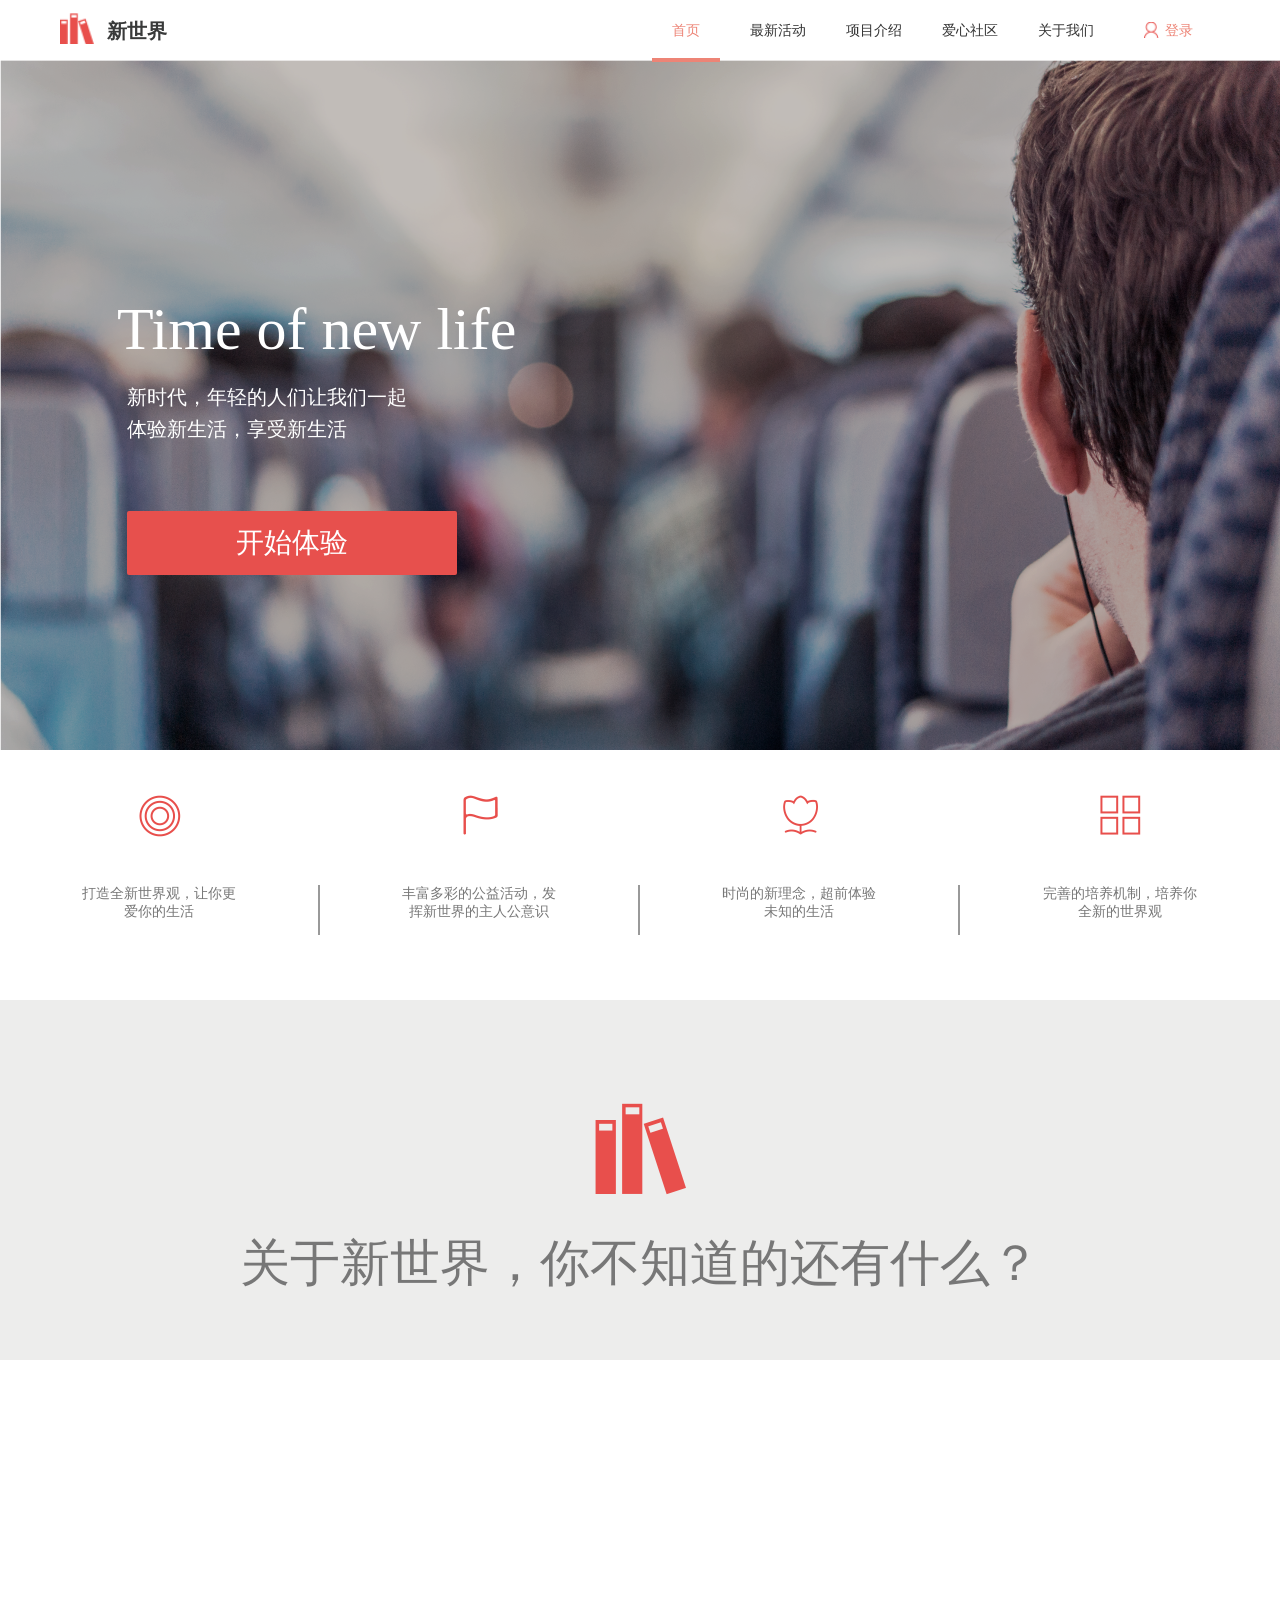
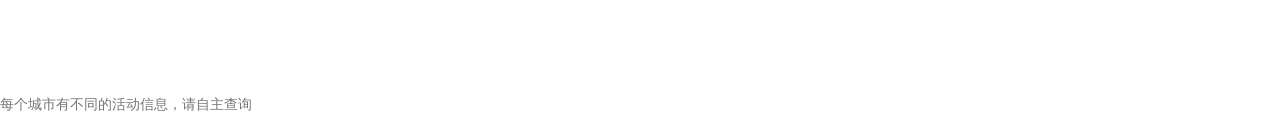
==== task1/project07/index.html @ 7bc43c66 "optimize" ====
<!DOCTYPE html>
<html>
	<head>
		<meta charset="utf-8" />
		<title>新世界</title>
		<link rel="stylesheet" href="css/style.css" />
	</head>
	<body>
		<div class="header">
			<h1 class="logo">
				<p>新世界</p>
			</h1>
			<ul class="nav">
				<li class="nav-item active"><a href="#">首页</a></li>
				<li class="nav-item"><a href="#">最新活动</a></li>
				<li class="nav-item"><a href="#">项目介绍</a></li>
				<li class="nav-item"><a href="#">爱心社区</a></li>
				<li class="nav-item"><a href="#">关于我们</a></li>
				<li class="login"><a href="#">登录</a></li>
			</ul>			
		</div>
		<div class="slogin">
			<div class="slogin-content">
				<h2 class="title">Time of new life</h2>
				<p class="text">新时代，年轻的人们让我们一起</p>
				<p class="text">体验新生活，享受新生活</p>
				<a href="#" class="btn">开始体验</a>
			</div>
		</div>
		<div class="advancement">
			<ul class="list">
				<li class="list-item">
					<div class="inner">
						<p>打造全新世界观，让你更</p>
						<p>爱你的生活</p>
					</div>
				</li>
				<li class="list-item">
					<div class="inner">
						<p>丰富多彩的公益活动，发</p>
						<p>挥新世界的主人公意识</p>
					</div>
				</li>
				<li class="list-item">
					<div class="inner">
						<p>时尚的新理念，超前体验</p>
						<p>未知的生活</p>
					</div>
				</li>
				<li class="list-item">
					<div class="inner">
						<p>完善的培养机制，培养你</p>
						<p>全新的世界观</p>
					</div>
				</li>
			</ul>
		</div>
		<div class="unknow">
			<h2 class="item">				
				关于新世界，你不知道的还有什么？			
			</h2>
		</div>
		<div class="search">
			<h2 class="title">查找新世界城市活动信息</h2>
			<div class="line"></div>
			<p class="info">每个城市有不同的活动信息，请自主查询</p>
			<div class="search-bar">
				<div class="search-box">
					
				</div>
			</div>
		</div>
	</body>
</html>
---- task1/project07/css/style.css ----
/*Designed by xiao555
 Mar.2016*/
@charset "utf-8";

* {
	box-sizing: border-box;
}
body {
	min-width: 1280px;
	font: 14px 'Open Sans', 'Helvetica Neue', 'Helvetica', 'Microsoft Yahei', simsun, sans-serif;
    color: #777;
    margin: 0;
}

a,
a:link,
a:visited,
a:hover,
a:active {
	text-decoration: none;
}

ul {
	list-style: none;
	margin: 0;
	padding: 0;
}
/*header*/
.header {
	display: flex;
	align-content: center;
	width: 100%;
	height: 60px;
	background-color: white;
	justify-content: space-between;/*第一个项目在主轴起点边的外边距会与该行在主轴起点的边对齐，同时最后一个项目在主轴终点边的外边距与该行在主轴终点的边对齐*/
}

.logo {
	height: 31px;
	display: block;
	margin-left: 60px;
	font-size: 20px;
	font-family: "黑体";
	font-weight: 900;
	background: #fff url([data-uri]) no-repeat;
	background-size: 35px;
	padding-left: 42px;
	position: relative;
	vertical-align: middle;
}

.logo p {
	margin: 5px;
	color: #393a3a;
}
.nav {
	margin: 0;
	padding: 0;
	margin-right: 67px;
}
.login,
.nav-item:not(:last-child) {
	float: left;
	padding: 0 20px;
	display: inline-block;
	line-height: 60px;
}

.nav-item > a,.login a{
	text-decoration: none;
	color: #333;
	text-align: center;
	
}

a:hover {
	color: #777;
}
.login,
.nav-item:not(:last-child):hover {
	cursor:pointer;
	
}

.nav .active{
	height: 62px;
	border-bottom: 4px solid #ed8476;
	margin-right: 10px;
}
.active > a {
	color: #ed8476;
}
.login > a{
	padding-left: 21px;
	background: #FFFFFF url([data-uri]) no-repeat 0% 50%;
	background-size: 15px;
	color: #ed8476;
	margin-left: 10px;
}

/*slogin*/
.slogin {
	display: block;
	height: 690px;
	width: 100%;
	background: #fff url(../img/slogan-bg.png) no-repeat;
	background-size: cover;
}

.slogin-content {
	display: block;
	margin-left: 117px;
}

.title {
	font-family: "微软雅黑";
	font-size: 60px;
	font-weight:lighter;
	color: #FFFFFF;
	padding-top: 235px;
	margin: 0 0 20px 0;
}

.text {
	font-family: "微软雅黑";
	font-size: 20px;
	font-weight: 100;
	color: #FFFFFF;
	margin: 5px 0 5px 10px;
}

.btn {
	margin-top: 68px;
	display: block;
	width: 330px;
	height: 64px;
	line-height: 64px;
	border-radius: 2px;
    text-align: center;
    font-size: 28px;
    color: #fff;
    background-color: #e7504d;
	margin-left: 10px;
}

/*advancement*/
.advancement {
	padding-top: 45px;
	height: 250px;
}

.list {
	display: flex;
	align-items: flex-end;
	justify-content: space-around;
}
.list-item {
	width: 25%;
	padding-top: 90px;
	text-align: center;
}

.list-item:first-child {
	background: #fff url([data-uri]) no-repeat 50% 0%;
}

.list .list-item:not(:last-child) .inner {
	border-right: 2px solid #999;
}
 
.list-item .inner {
	height:  50px;	
}

.list-item .inner > p {
	margin: 0;
}
.list-item:nth-child(2) {
	background: #fff url([data-uri]) no-repeat 50% 0%;
}

.list-item:nth-child(3) {
	background: #fff url([data-uri]) no-repeat 50% 0%;
} 

.list-item:nth-child(4) {
	background:  #fff url([data-uri]) no-repeat 50% 0%;
} 

/*unknow*/
.unknow {
	height: 360px;
	background-color: #ededec;
}

.unknow .item {
	font-size: 50px;
	font-family: "黑体";
	font-weight: 100;
	margin-top: 0;
	padding-top: 230px;
	text-align: center;
	background: #ededec url([data-uri]) no-repeat 50%;
}
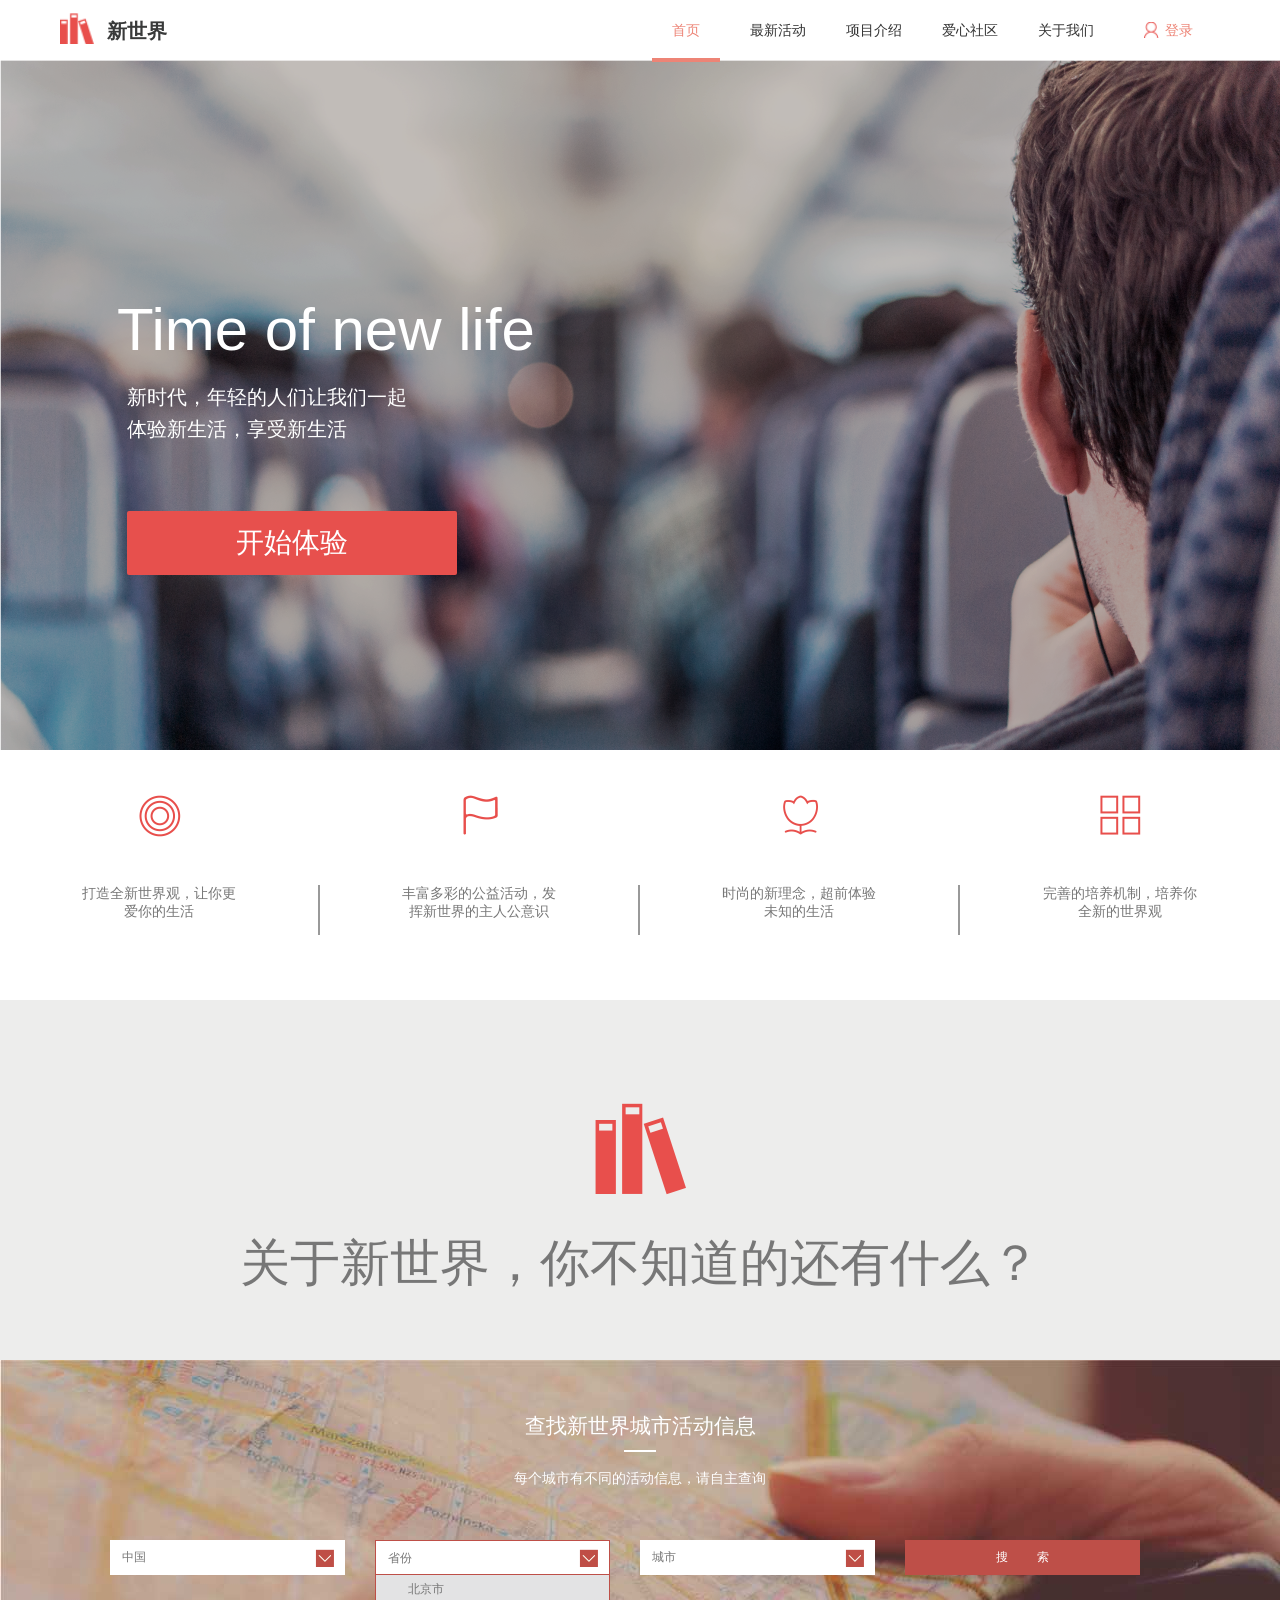
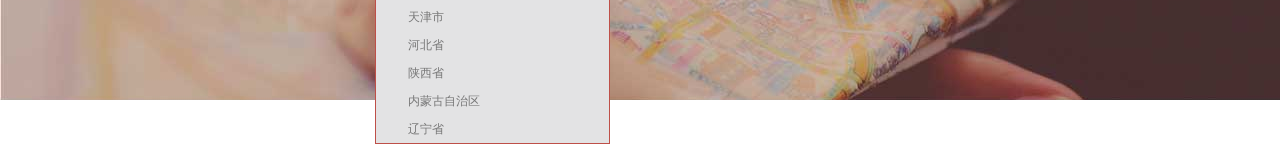
==== commit ae3e159e: "doing07" ====
--- a/task1/project07/index.html
+++ b/task1/project07/index.html
@@ -66,7 +66,40 @@
 			<p class="info">每个城市有不同的活动信息，请自主查询</p>
 			<div class="search-bar">
 				<div class="search-box">
-					
+					<div class="dropdown-title">
+						中国
+						<ul class="dropdown-list">
+							<li>美国</li>
+							<li>英国</li>
+							<li>新加坡</li>
+						</ul>
+					</div>
+				</div>
+				<div class="search-box">
+					<div class="dropdown-title active">
+						省份
+						<ul class="dropdown-list">
+							<li>北京市</li>
+							<li>天津市</li>
+							<li>河北省</li>
+							<li>陕西省</li>
+							<li>内蒙古自治区</li>
+							<li>辽宁省</li>
+						</ul>
+					</div>
+				</div>
+				<div class="search-box">
+					<div class="dropdown-title">
+						城市
+						<ul class="dropdown-list">
+							<li>东城区</li>
+							<li>西城区</li>
+							<li>朝阳区</li>
+						</ul>
+					</div>
+				</div>
+				<div class="search-box">
+					<a href="#">搜 索</a>
 				</div>
 			</div>
 		</div>
--- a/task1/project07/css/style.css
+++ b/task1/project07/css/style.css
@@ -7,7 +7,7 @@
 }
 body {
 	min-width: 1280px;
-	font: 14px 'Open Sans', 'Helvetica Neue', 'Helvetica', 'Microsoft Yahei', simsun, sans-serif;
+	font: 14px "微软雅黑", 'Helvetica Neue', 'Helvetica', 'Microsoft Yahei', simsun, sans-serif;
     color: #777;
     margin: 0;
 }
@@ -113,7 +113,6 @@
 }
 
 .title {
-	font-family: "微软雅黑";
 	font-size: 60px;
 	font-weight:lighter;
 	color: #FFFFFF;
@@ -122,7 +121,6 @@
 }
 
 .text {
-	font-family: "微软雅黑";
 	font-size: 20px;
 	font-weight: 100;
 	color: #FFFFFF;
@@ -202,3 +200,98 @@
 	text-align: center;
 	background: #ededec url([data-uri]) no-repeat 50%;
 }
+
+/*search*/
+.search {
+	height: 340px;
+	background:  #fff url([data-uri]) no-repeat;
+	background-size: cover;
+	text-align: center;
+}
+
+.search .title {
+	margin: 0 0 10px ;
+	padding-top: 52px;
+	color: #fff;
+	font-size: 21px;
+	
+}
+
+.search .line {
+	width: 32px;
+	height: 2px;
+	background: #fff;
+	margin: 10px auto;
+}
+
+.search .info {
+	color:  #fff;
+	margin: 18px auto 52px;
+}
+
+.search-bar {
+	display: flex;
+	justify-content: center;
+	font-size: 12px;
+}
+
+.search-box {
+	margin-right: 30px;
+}
+
+.dropdown-title {
+	position: relative;
+	width: 235px;
+	height: 35px;
+	line-height: 35px;
+	padding-left: 12px;
+	-webkit-appearance: none; /*3*/
+	outline: none;
+	border-radius: 0;
+	border: none;
+	background: #fff url([data-uri]) no-repeat 95% 50%;
+	cursor: pointer;
+	text-align: left;
+}
+
+.dropdown-title.active {
+	border: 1px solid #BE4F48;
+	
+}
+
+.dropdown-title.active .dropdown-list {
+	top: 34px;
+	left: -1px;
+	border: 1px solid #be4f48;
+	border-top-width: 0;
+	position: absolute;
+	width: 235px;
+	color: #777;
+}
+
+.dropdown-title.active .dropdown-list > li {
+	height: 28px;
+	line-height: 28px;
+	padding-left: 32px;
+	background: #e3e3e4;
+}
+.dropdown-title.active .dropdown-list > li:hover {
+	 background: #BE4F48 url([data-uri]) no-repeat 10px;
+	 color: #fff;
+}
+
+/*3*/
+.dropdown-title:not(.active) .dropdown-list >li {
+	display: none;
+}
+
+.search a {
+	word-spacing: 25px;
+	display: inline-block;
+	width: 235px;
+	height: 35px;
+	line-height: 35px;
+	text-align: center;
+	color: #FFFFFF;
+	background: #BE4F48;
+}
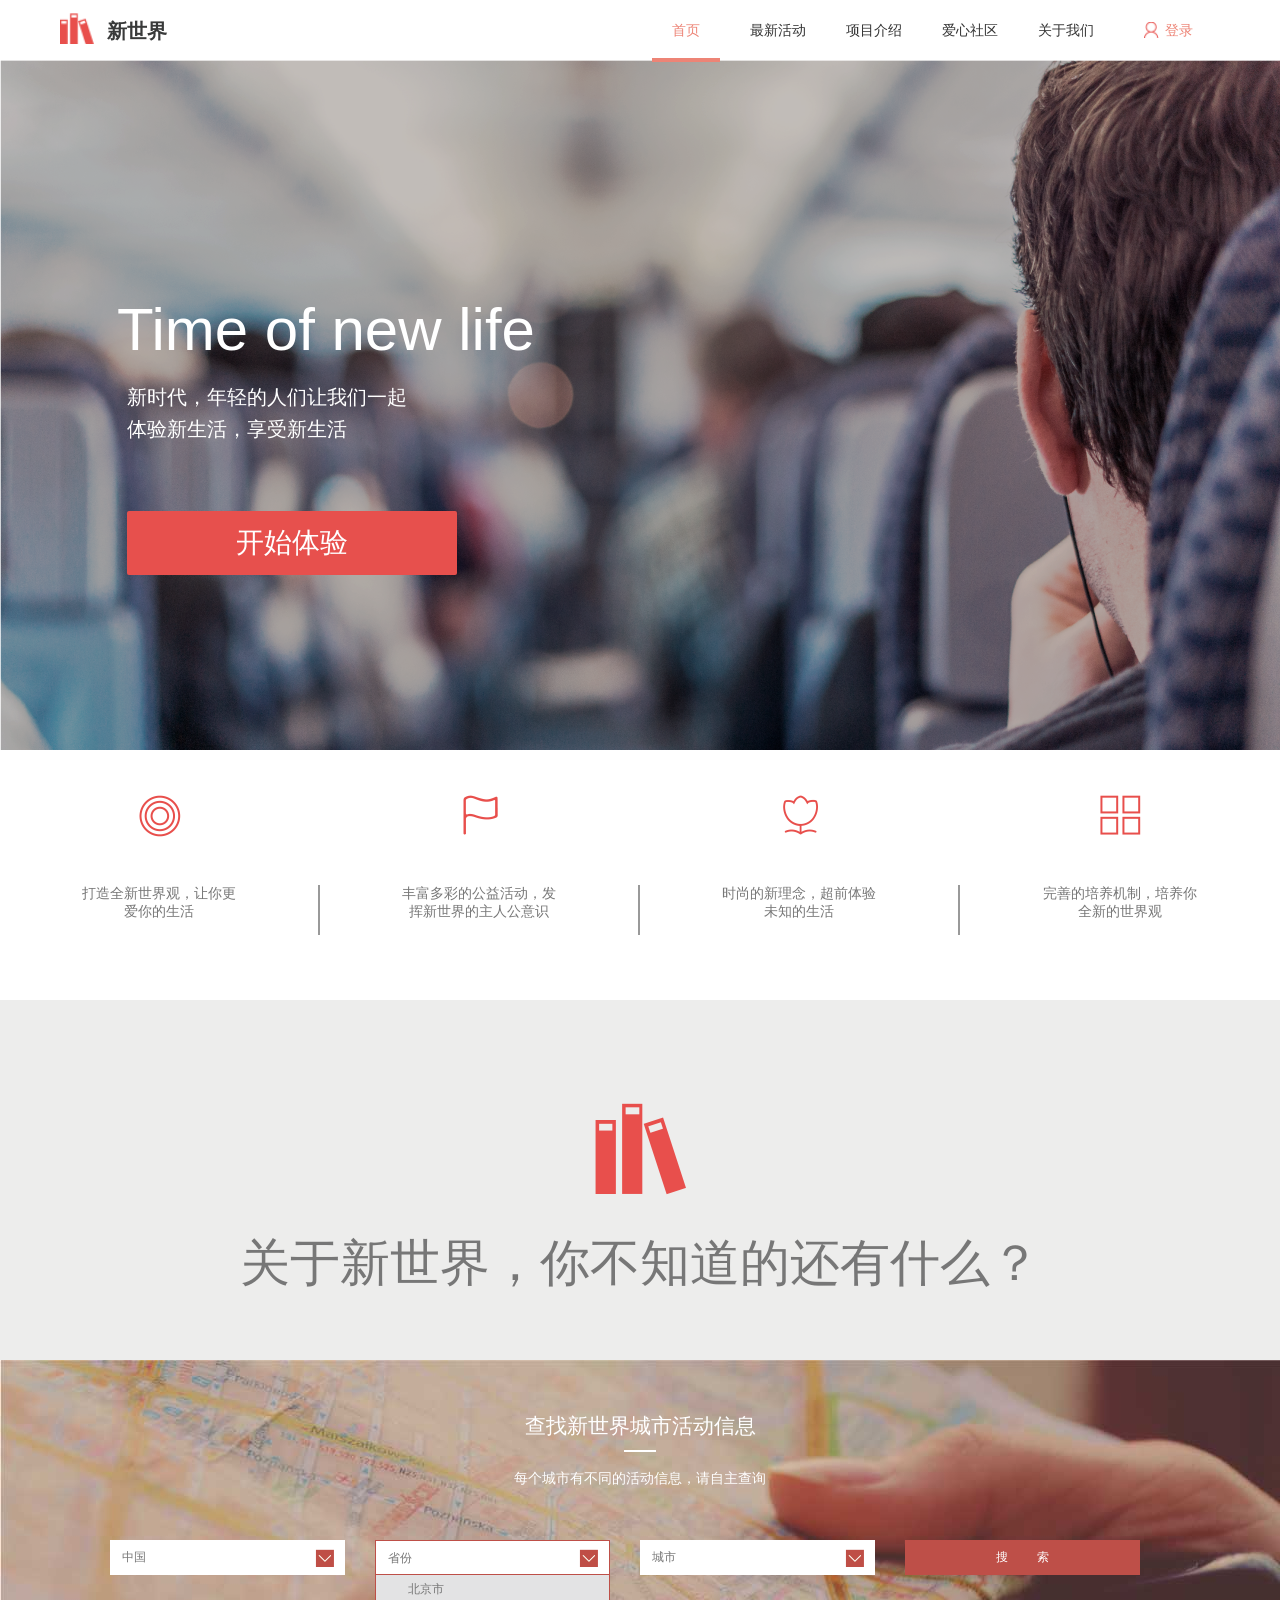
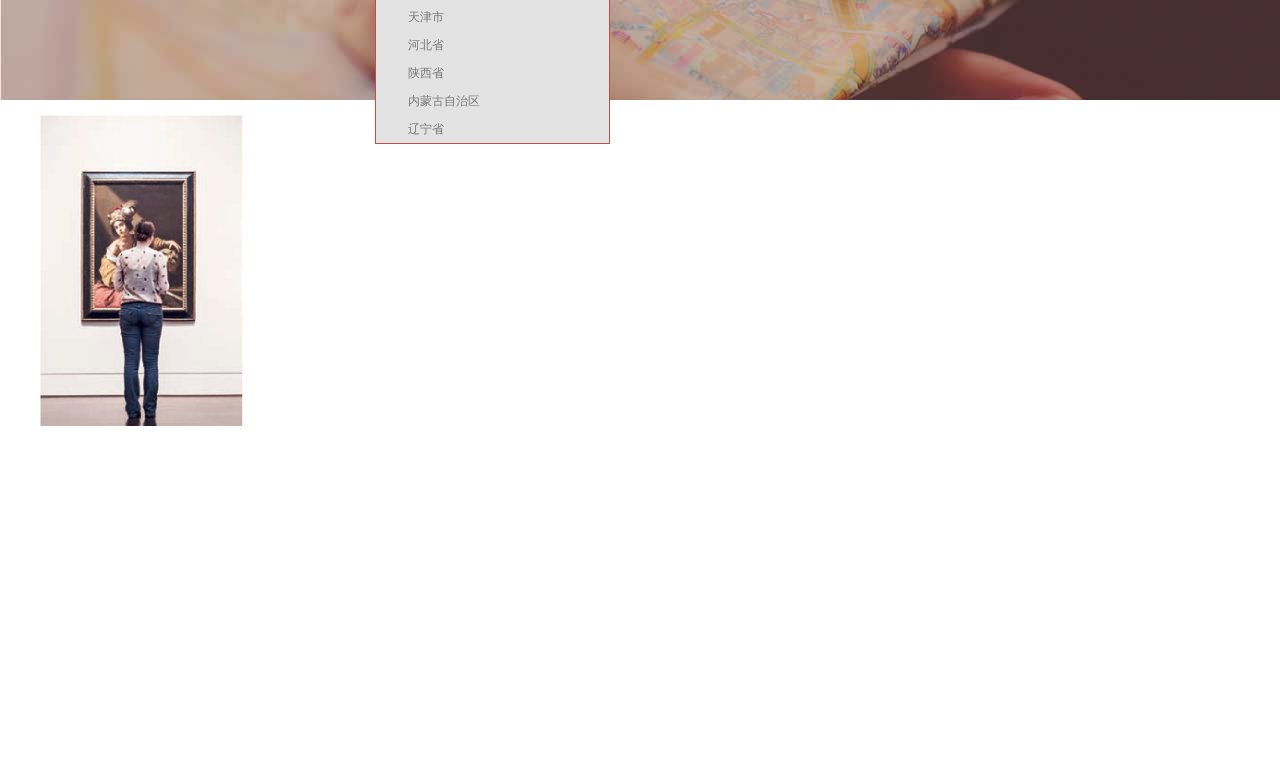
==== commit 8595454e: "test" ====
--- a/task1/project07/index.html
+++ b/task1/project07/index.html
@@ -103,5 +103,15 @@
 				</div>
 			</div>
 		</div>
+		<div class="activity">
+			<figure>
+				<img src="img/beijing.png" alt="beijing" />
+				<figcaption class="title">
+					北京活动
+					<small>新社区大联盟</small>
+				</figcaption>
+			</figure>
+			
+		</div>
 	</body>
 </html>
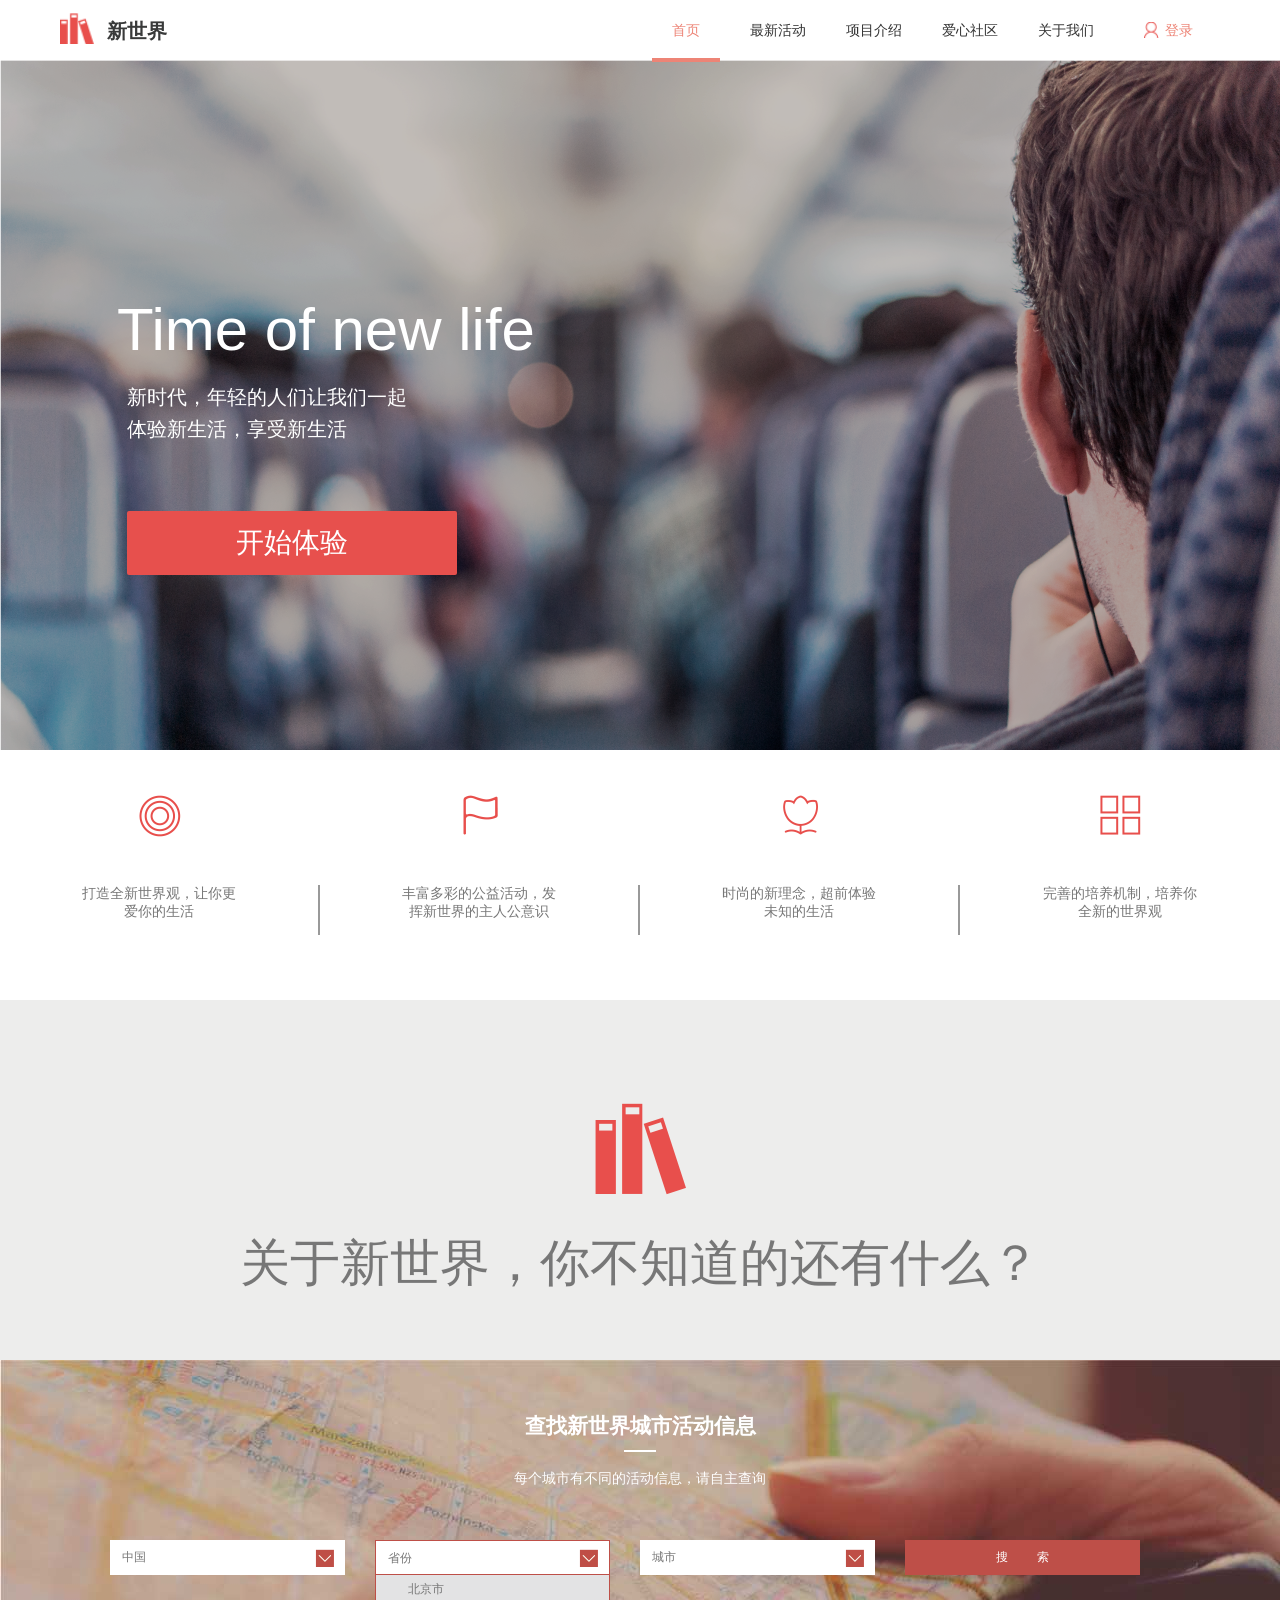
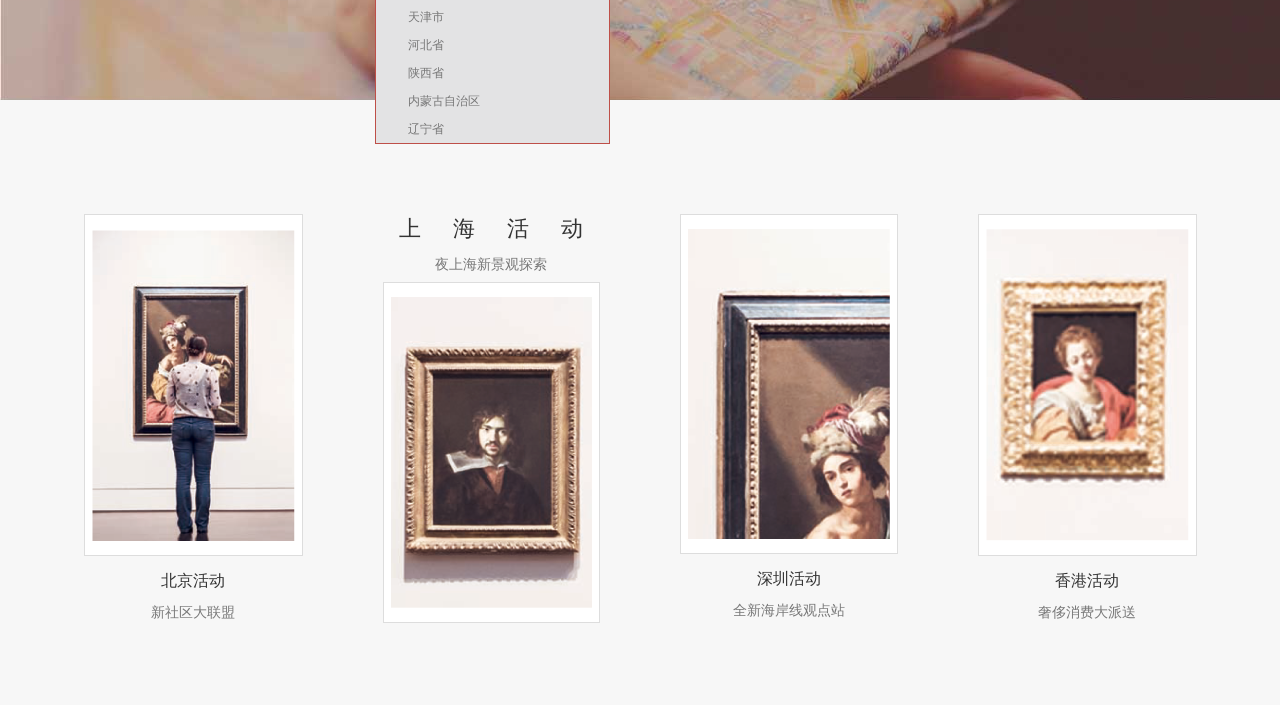
==== commit 349f7172: "activity" ====
--- a/task1/project07/index.html
+++ b/task1/project07/index.html
@@ -111,7 +111,27 @@
 					<small>新社区大联盟</small>
 				</figcaption>
 			</figure>
-			
+			<figure>
+				<figcaption class="title shanghai">
+					<p>上</p><p>海</p><p>活</p><p>动</p>
+					<small>夜上海新景观探索</small>
+				</figcaption>
+				<img src="img/shanghai.png" alt="shanghai"/>
+			</figure>
+			<figure>
+				<img src="img/shenzhen.png" alt="shenzhen"/>
+				<figcaption class="title">
+					深圳活动
+					<small>全新海岸线观点站</small>
+				</figcaption>
+			</figure>
+			<figure>
+				<img src="img/hongkong.png" alt="hongkong"/>
+				<figcaption class="title">
+					香港活动
+					<small>奢侈消费大派送</small>
+				</figcaption>
+			</figure>
 		</div>
 	</body>
 </html>
--- a/task1/project07/css/style.css
+++ b/task1/project07/css/style.css
@@ -112,7 +112,7 @@
 	margin-left: 117px;
 }
 
-.title {
+.slogin-content .title {
 	font-size: 60px;
 	font-weight:lighter;
 	color: #FFFFFF;
@@ -286,7 +286,7 @@
 }
 
 .search a {
-	word-spacing: 25px;
+	word-spacing: 25px;/*3*/
 	display: inline-block;
 	width: 235px;
 	height: 35px;
@@ -295,3 +295,45 @@
 	color: #FFFFFF;
 	background: #BE4F48;
 }
+
+/*activity*/
+.activity {
+	height: 605px;
+	background: #f7f7f7;
+	padding-top: 100px;
+	display: flex;
+	justify-content: center;
+}
+
+.activity img {
+	padding: 14px 7px;
+	border: 1px solid #ddd;
+	background: #fff;
+}
+
+.activity .title {
+	font-size: 16px;
+	color: #333;
+	text-align: center;
+	margin-top: 12px;
+}
+
+.activity .title small {
+	display: block;
+	font-size: 14px;
+	margin: 12px 0 8px;
+	color: #777;
+}
+
+.activity .shanghai{
+	margin-top: 0;
+	font-size: 22px;
+	justify-content: space-between;
+}
+
+.activity .shanghai p {
+	margin: 0;
+	display: inline-flex;
+	width: 25%;
+	justify-content: center;
+}
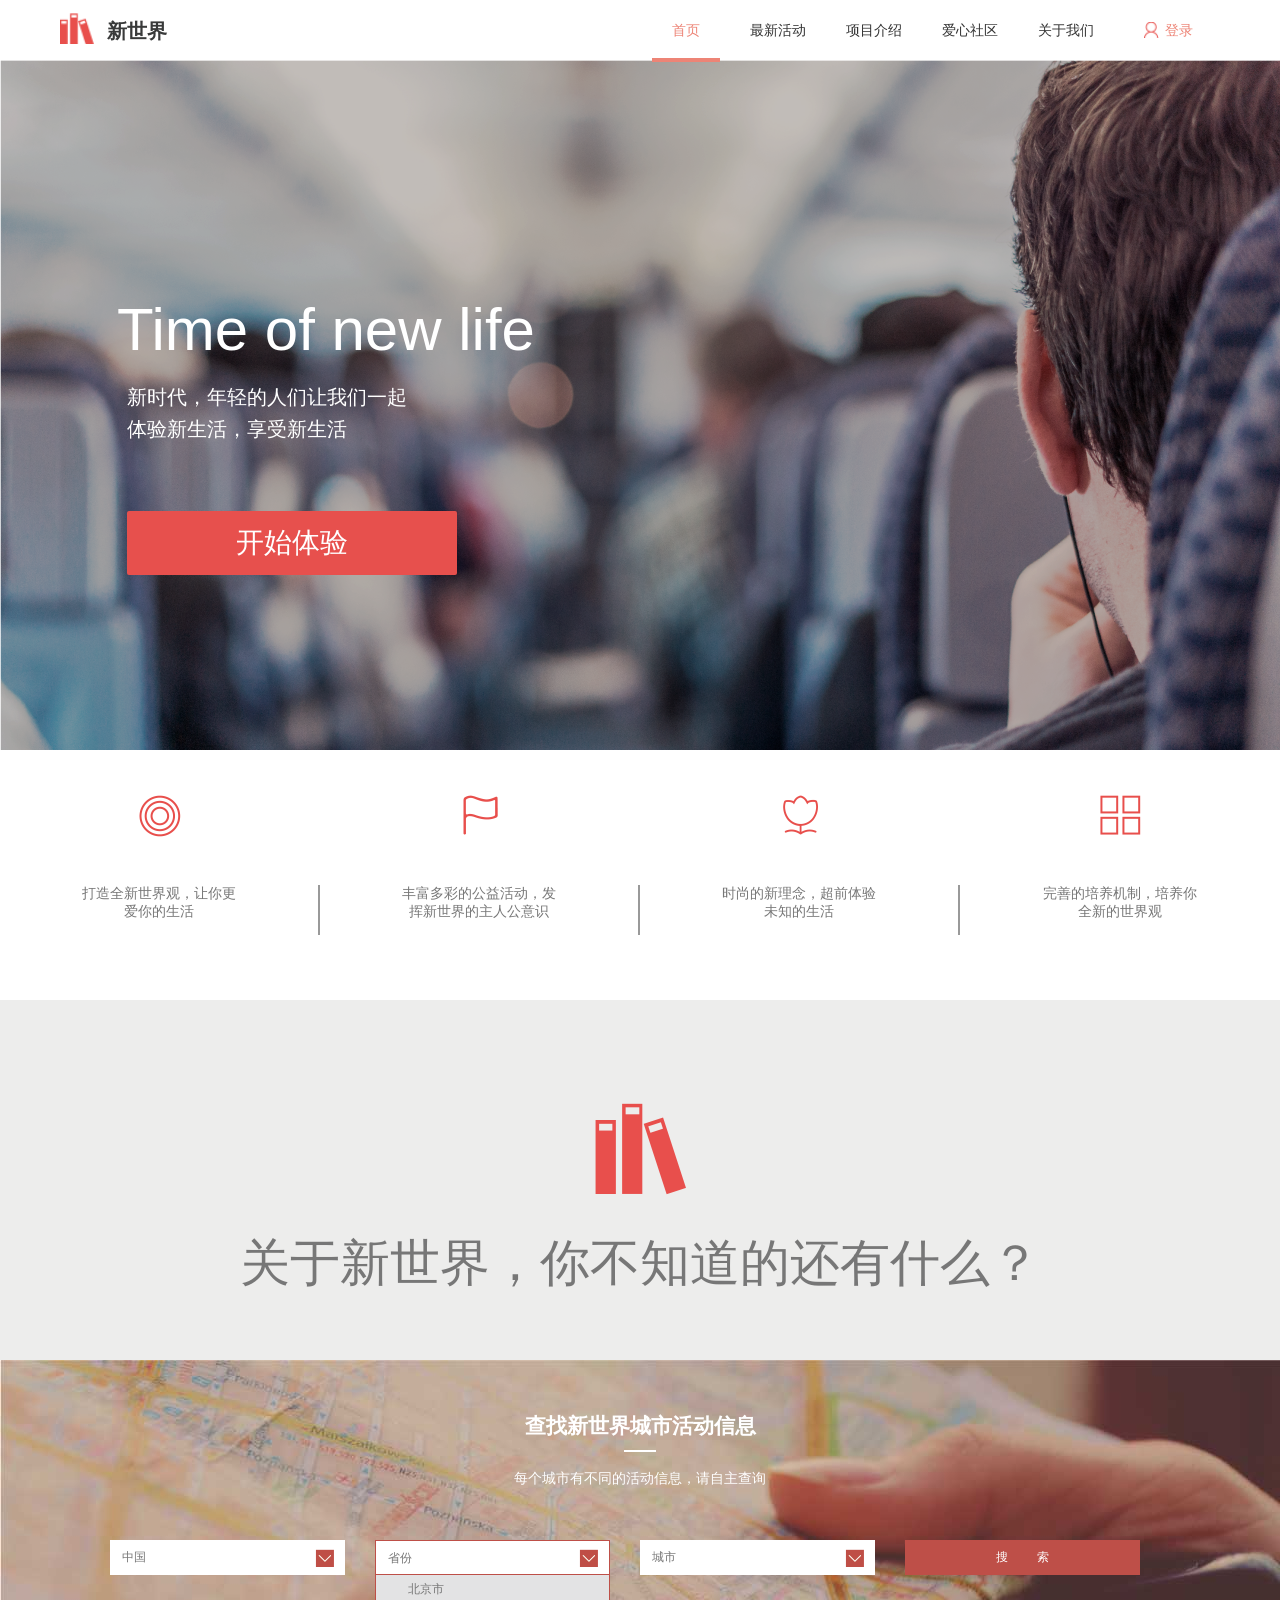
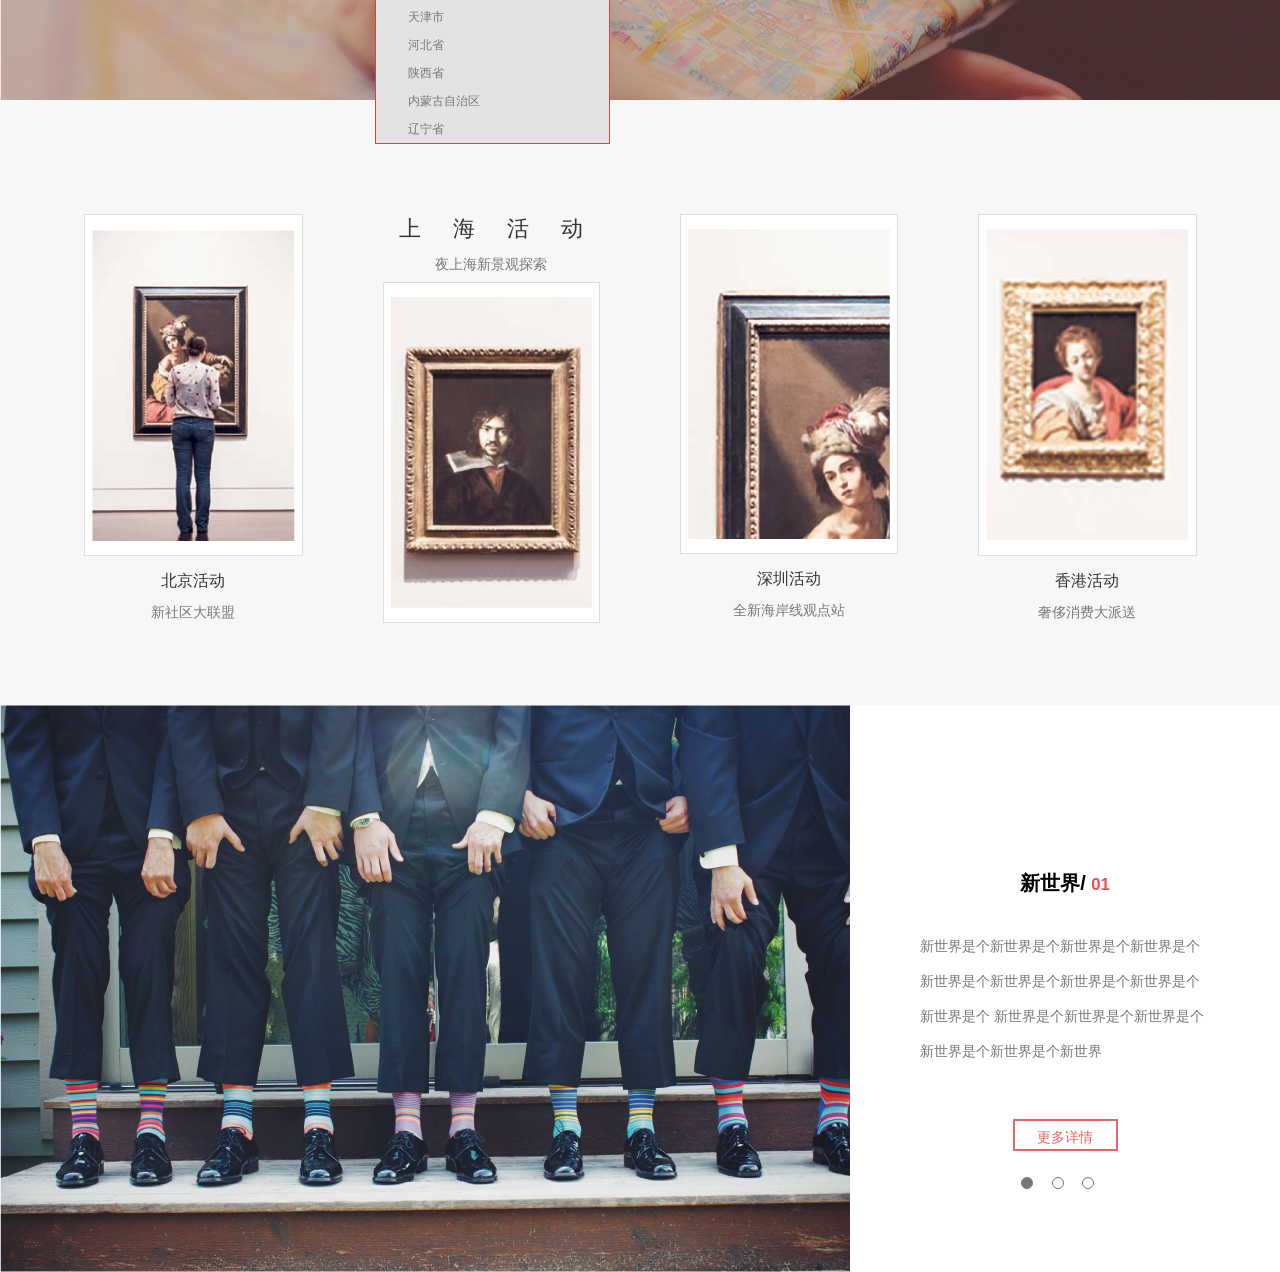
==== commit ac834ebc: "3.20" ====
--- a/task1/project07/index.html
+++ b/task1/project07/index.html
@@ -133,5 +133,24 @@
 				</figcaption>
 			</figure>
 		</div>
+		<div class="view-detail view-detail-one">
+			<div class="img-container "></div>
+			<div class="inner-container">
+				<h2>
+					新世界/
+					<small>01</small>
+				</h2>
+				<p>
+					新世界是个新世界是个新世界是个新世界是个新世界是个新世界是个新世界是个新世界是个新世界是个
+				新世界是个新世界是个新世界是个新世界是个新世界是个新世界
+				</p>
+				<a href="#" class="view-more">更多详情</a>
+				<ul>
+					<li class="active"></li>
+					<li></li>
+					<li></li>
+				</ul>
+			</div>
+		</div>
 	</body>
 </html>
--- a/task1/project07/css/style.css
+++ b/task1/project07/css/style.css
@@ -337,3 +337,71 @@
 	width: 25%;
 	justify-content: center;
 }
+
+/*view-detail view-detail-one*/
+.view-detail {
+	display: flex;
+}
+
+.view-detail-one {
+	min-height: 567px;
+}
+
+.view-detail-one .img-container {
+	-webkit-flex: 2 0 850px;
+    -ms-flex: 2 0 850px;
+	flex: 2 0 850px;
+	background:  #fff url(../img/model1.png) no-repeat;
+	background-size:  cover;
+}
+
+.view-detail-one .inner-container {
+	-webkit-flex: 1 1 430px;
+    -ms-flex: 1 1 430px;
+    flex: 1 1 430px;
+    padding: 165px 70px 0;
+}
+.view-detail .inner-container h2 {
+	margin: 0;
+    font-size: 20px;
+    color: #000;
+    text-align: center;
+}
+.view-detail-one .inner-container h2 {
+	margin-bottom: 32px;
+}
+
+.view-detail .inner-container h2 small {
+	color: #e7504d;
+}
+
+.view-detail .inner-container p {
+	line-height: 2.5;
+}
+
+.view-detail .view-more {
+    display: block;
+    width: 105px;
+    height: 32px;
+    text-align: center;
+    line-height: 32px;
+    border: 2px solid #e46868;
+    color: #e46868;
+    margin: 50px auto 0;
+}
+
+.view-detail-one ul {
+    text-align: center;
+    margin-top: 25px;
+}
+.view-detail-one ul li.active {
+    background: #777;
+}
+.view-detail-one ul li {
+    display: inline-block;
+    width: 12px;
+    height: 12px;
+    border: 1px solid #777;
+    border-radius: 50%;
+    margin-right: 15px;
+}
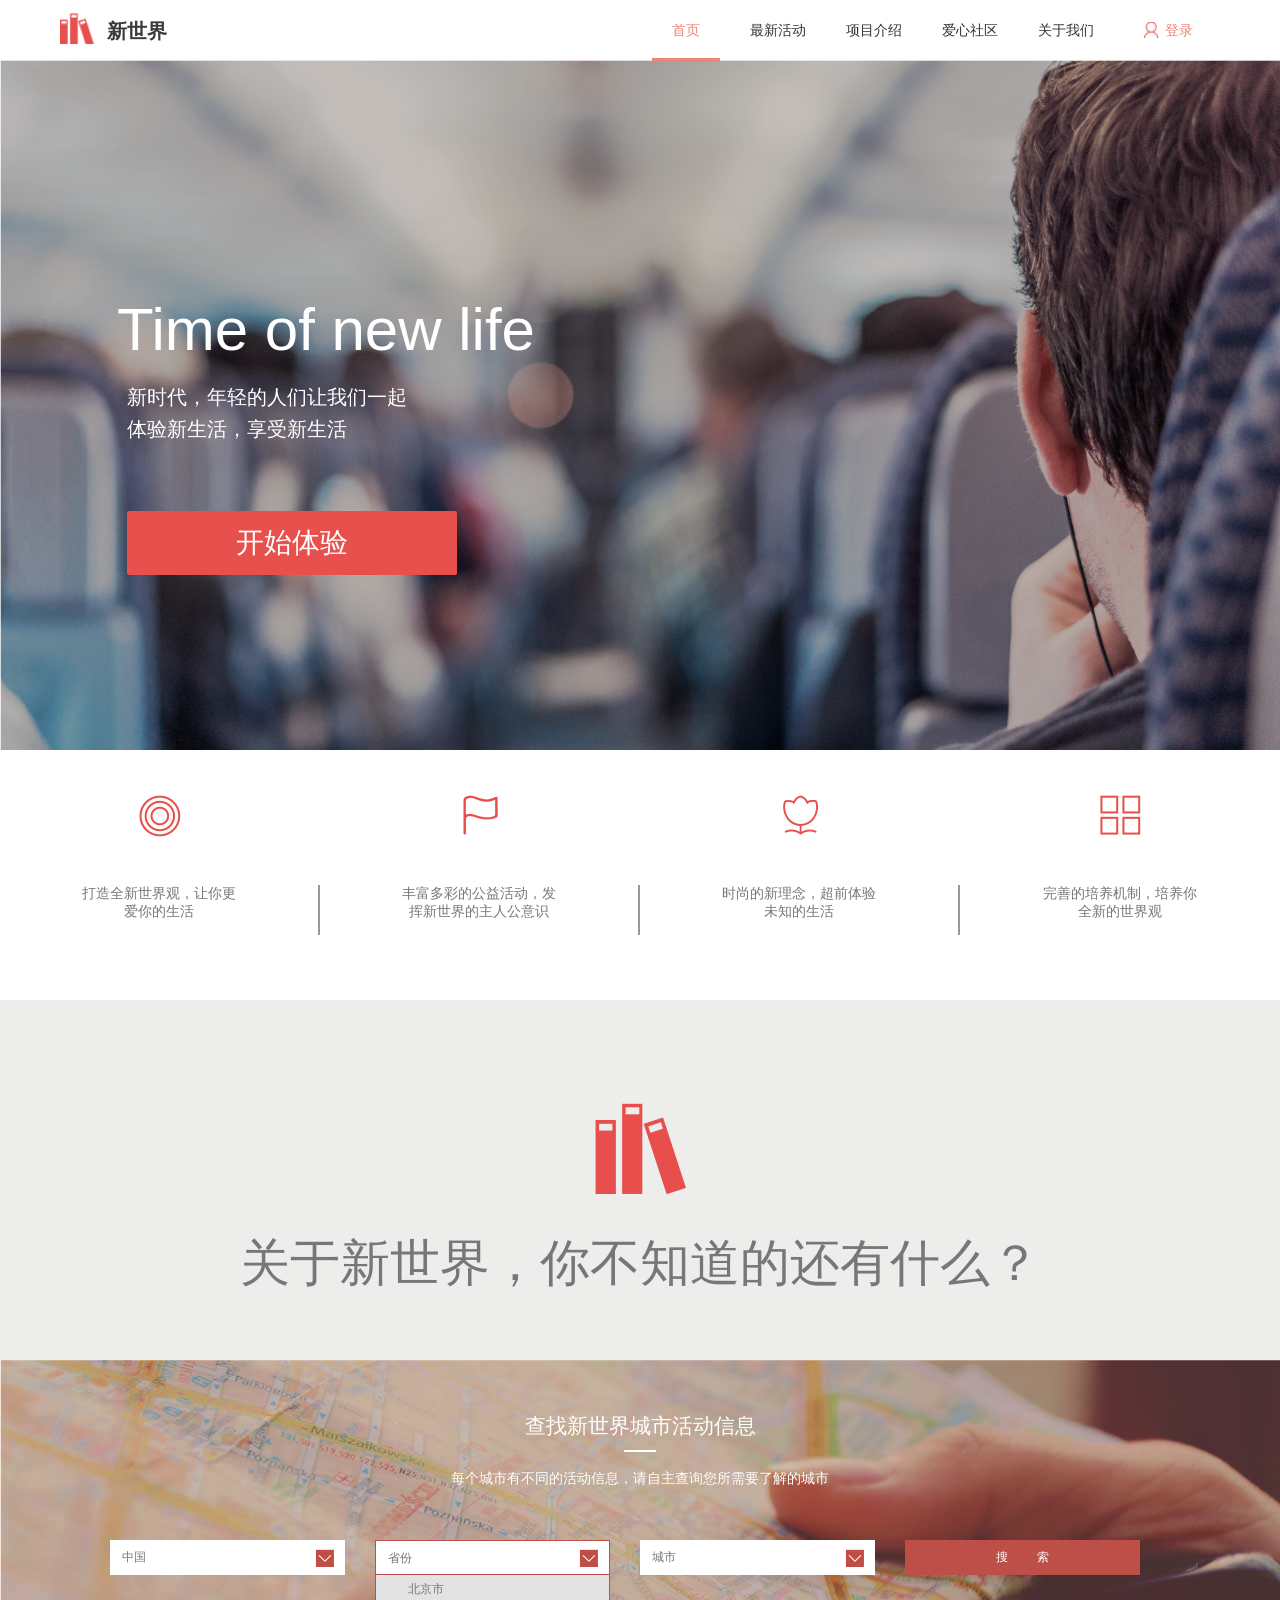
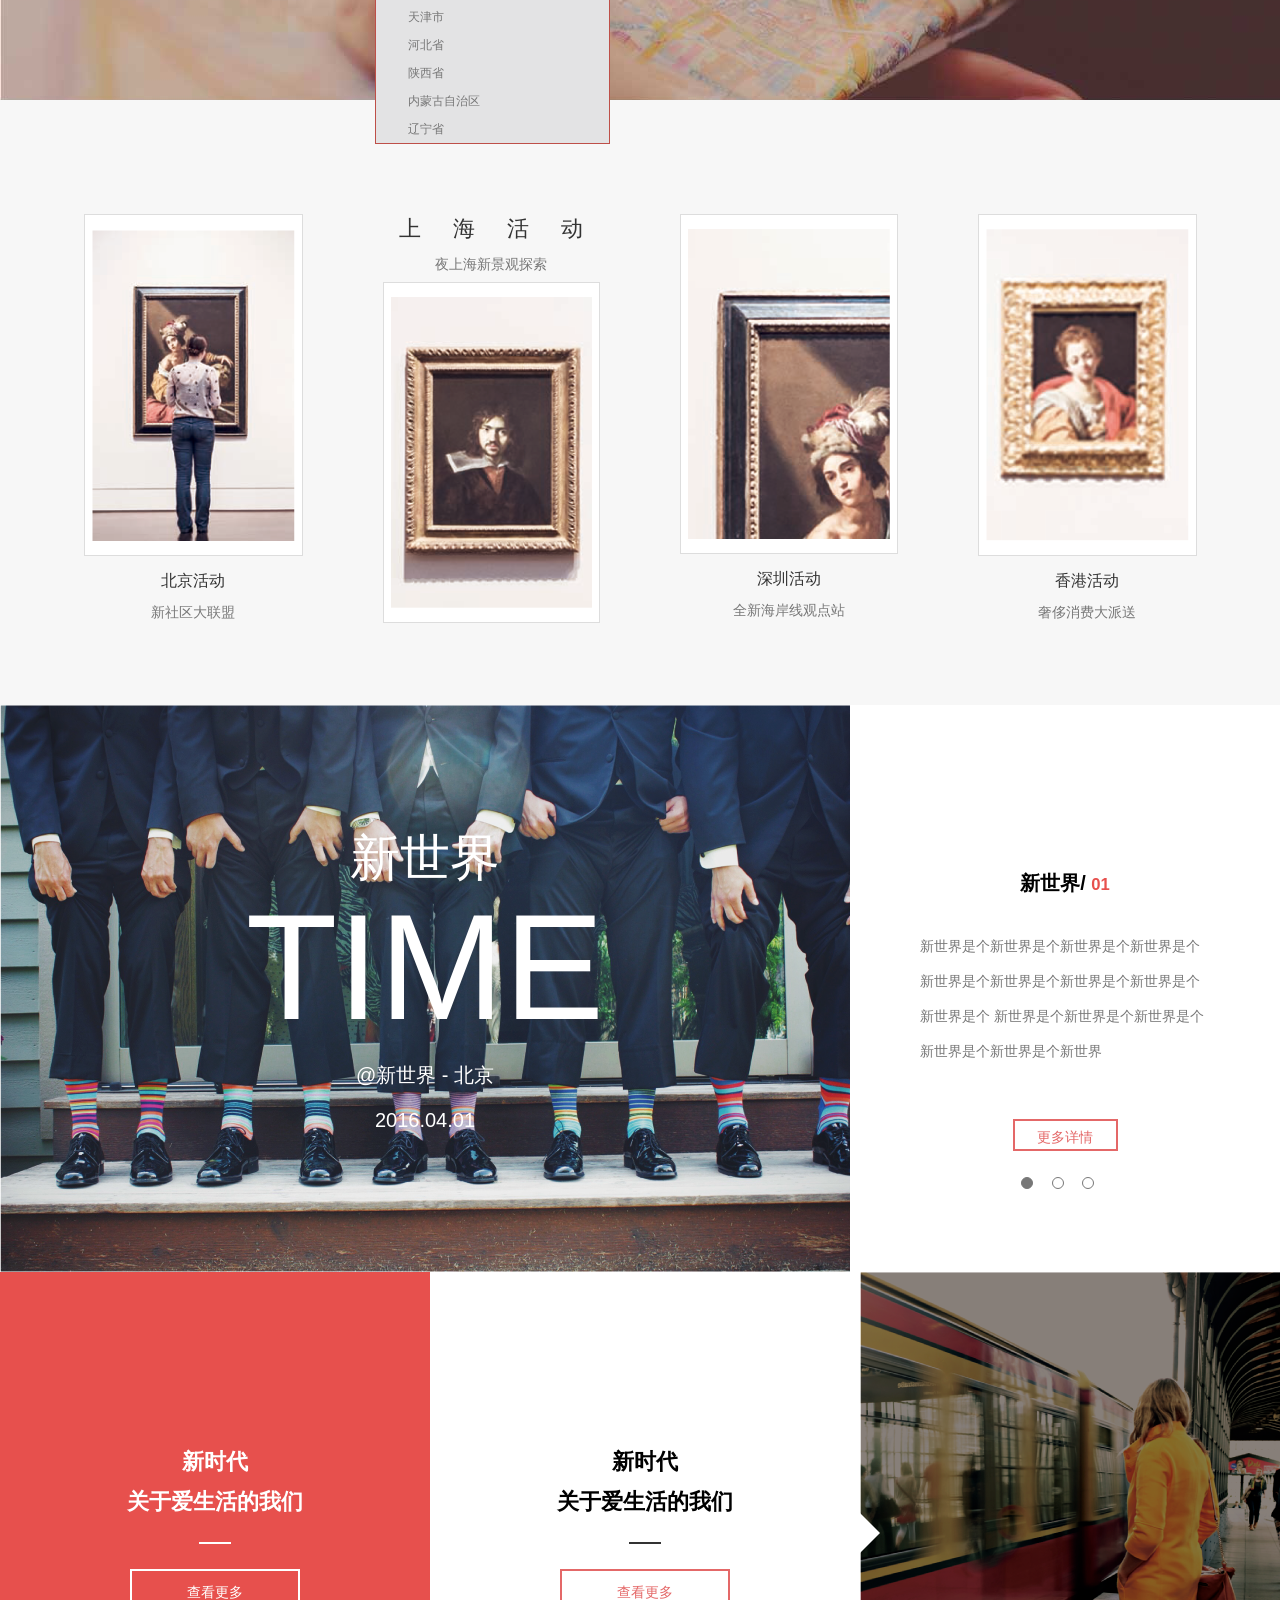
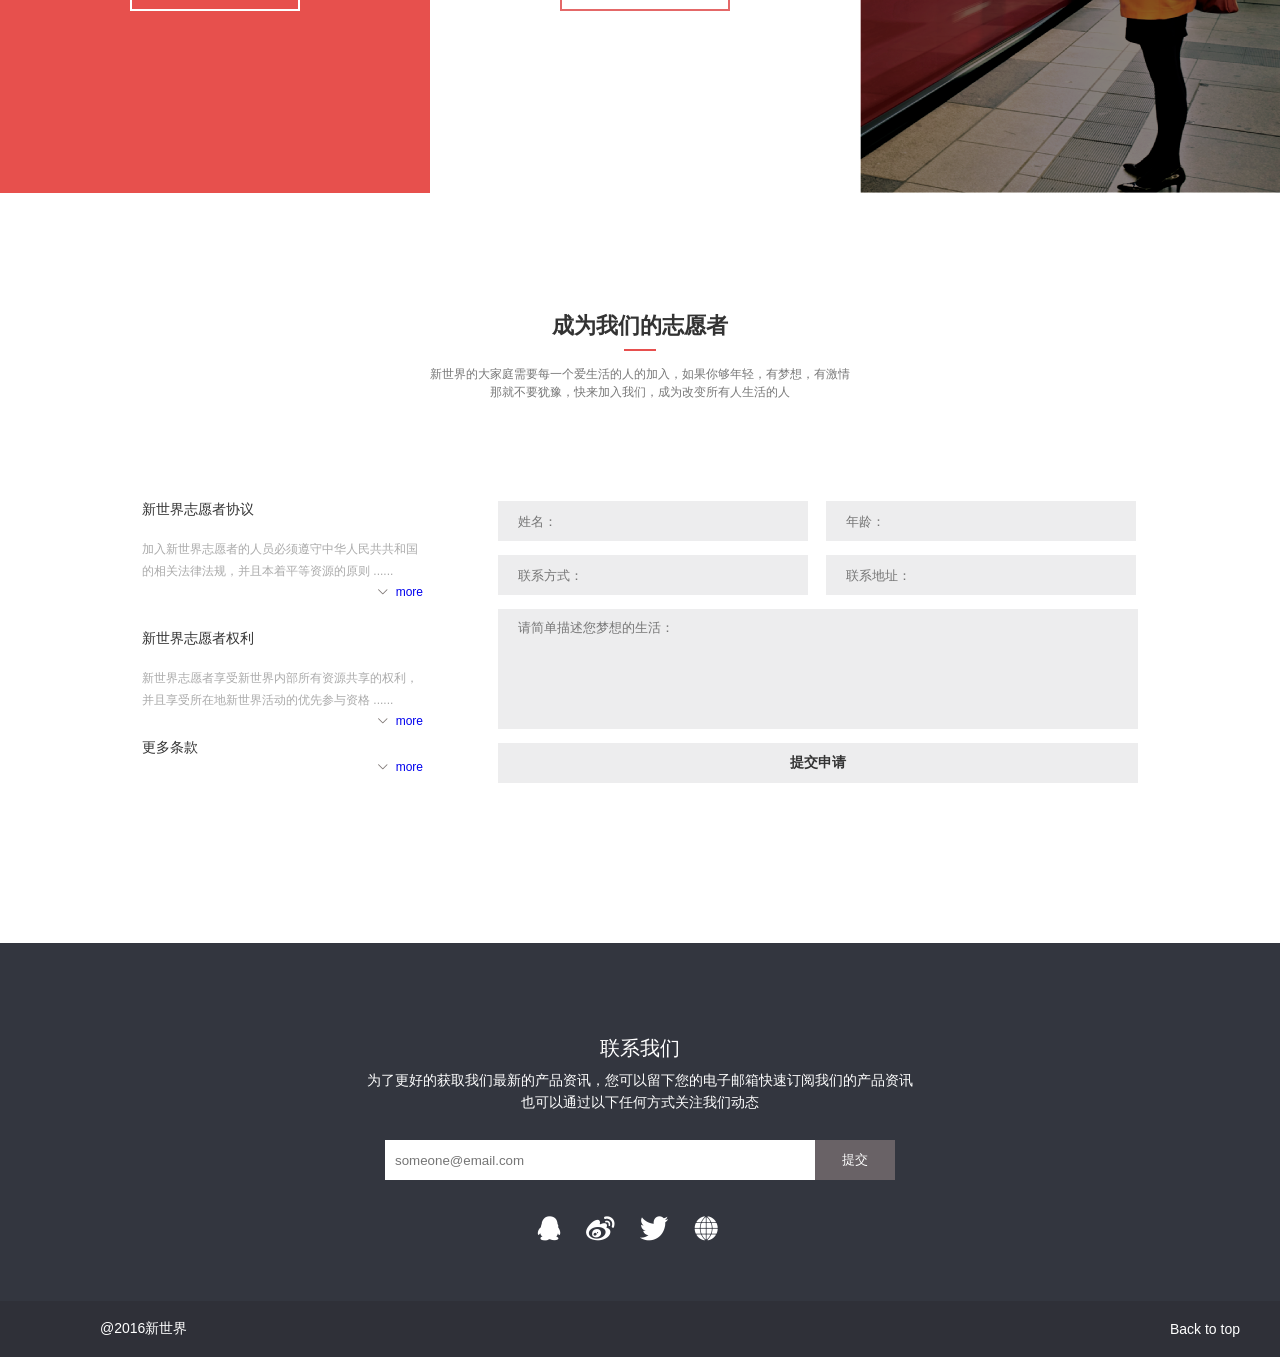
==== commit 679525f1: "07finish" ====
--- a/task1/project07/index.html
+++ b/task1/project07/index.html
@@ -63,7 +63,7 @@
 		<div class="search">
 			<h2 class="title">查找新世界城市活动信息</h2>
 			<div class="line"></div>
-			<p class="info">每个城市有不同的活动信息，请自主查询</p>
+			<p class="info">每个城市有不同的活动信息，请自主查询您所需要了解的城市</p>
 			<div class="search-bar">
 				<div class="search-box">
 					<div class="dropdown-title">
@@ -134,7 +134,14 @@
 			</figure>
 		</div>
 		<div class="view-detail view-detail-one">
-			<div class="img-container "></div>
+			<div class="img-container ">
+				<div class="inner">
+					<p class="title">新世界</p>
+					<p class="time">TIME</p>
+					<p class="position">@新世界 - 北京</p>
+					<p class="date">2016.04.01</p>
+				</div>
+			</div>
 			<div class="inner-container">
 				<h2>
 					新世界/
@@ -152,5 +159,96 @@
 				</ul>
 			</div>
 		</div>
+		<div class="view-detail view-detail-two">
+			<div class="inner-container">
+				<hgroup>
+					<h2>新时代</h2>
+					<h2>关于爱生活的我们</h2>
+				</hgroup>
+				<div class="line"></div>
+				<a href="#" class="view-more">查看更多</a>
+			</div>
+			<div class="inner-container">
+				<hgroup>
+					<h2>新时代</h2>
+					<h2>关于爱生活的我们</h2>
+				</hgroup>
+				<div class="line"></div>
+				<a href="#" class="view-more">查看更多</a>
+			</div>
+			<div class="img-container">
+				
+			</div>
+		</div>
+		<div class="volunteering">
+			<h2 class="title">成为我们的志愿者</h2>
+			<div class="line"></div>
+			<p class="description">新世界的大家庭需要每一个爱生活的人的加入，如果你够年轻，有梦想，有激情
+			那就不要犹豫，快来加入我们，成为改变所有人生活的人 </p>
+			<div class="inner-container">
+				<ul class="agreement">
+					<li>
+						<h3>新世界志愿者协议</h3>
+						<p>加入新世界志愿者的人员必须遵守中华人民共共和国的相关法律法规，并且本着平等资源的原则 ......</p>
+						<a href="#" class="more">more</a>
+					</li>
+					<li>
+						<h3>新世界志愿者权利</h3>
+						<p>新世界志愿者享受新世界内部所有资源共享的权利，并且享受所在地新世界活动的优先参与资格 ......</p>
+						<a href="#" class="more">more</a>
+					</li>
+					<li>
+						<h3>更多条款</h3>
+						<a href="#" class="more">more</a>
+					</li>
+				</ul>
+				<form class="infomation">
+					<input type="text" placeholder="姓名："/>
+					<input type="text" placeholder="年龄："/>
+					<input type="text" placeholder="联系方式：" />
+					<input type="text" placeholder="联系地址：" />
+					<textarea placeholder="请简单描述您梦想的生活："></textarea>
+					<!--<input type="submit" placeholder="提交申请" >-->
+					<button type="submit">提交申请</button>	
+				</form>
+			</div>
+		</div>			
+		<div class="contact">
+			<h2>联系我们</h2>
+			<p>为了更好的获取我们最新的产品资讯，您可以留下您的电子邮箱快速订阅我们的产品资讯</p>
+			<p>也可以通过以下任何方式关注我们动态</p>
+			<form>
+				<input type="email" name="email" placeholder="someone@email.com"/>
+				<input type="submit" value="提交"/>
+			</form>
+			<ul>
+				<li>
+					<a href="#">
+						<img src="img/qq.png" alt="link_qq" data-pin-nopin="true" />
+					</a>
+				</li>
+				<li>
+					<a href="#">
+						<img src="img/weibo.png" alt="link_weibo" data-pin-nopin="true" />
+					</a>
+				</li>
+				<li>
+					<a href="#">
+						<img src="img/fb.png" alt="link_fb" data-pin-nopin="true" />
+					</a>
+				</li>
+				<li>
+					<a href="#">
+						<img src="img/globe.png" alt="link_globe" data-pin-nopin="true" />
+					</a>
+				</li>
+			</ul>
+		</div>
+		<footer class="footer">
+			<span>@2016新世界</span>
+			<span>
+				<a href="#">Back to top</a>
+			</span>
+		</footer>
 	</body>
 </html>
--- a/task1/project07/css/style.css
+++ b/task1/project07/css/style.css
@@ -24,6 +24,12 @@
 	list-style: none;
 	margin: 0;
 	padding: 0;
+}
+.line {
+	width: 32px;
+    height: 2px;
+    margin: 25px auto;
+    background: #fff;
 }
 /*header*/
 .header {
@@ -210,6 +216,8 @@
 }
 
 .search .title {
+	font-family: "微软雅黑";
+	font-weight: lighter;
 	margin: 0 0 10px ;
 	padding-top: 52px;
 	color: #fff;
@@ -225,6 +233,8 @@
 }
 
 .search .info {
+	font-family: "微软雅黑";
+	font-weight: lighter;
 	color:  #fff;
 	margin: 18px auto 52px;
 }
@@ -355,6 +365,33 @@
 	background-size:  cover;
 }
 
+.view-detail-one .img-container .inner {
+	margin-top: 120px;
+	text-align: center;
+	color: #FFFFFF;
+}
+
+.view-detail-one .img-container .inner .title {
+	font-size: 50px;
+	margin: 0;
+}
+
+.view-detail-one .img-container .inner .time {
+	font-size: 150px;
+	line-height: 150px;
+	margin: 0;
+}
+
+.view-detail-one .img-container .inner .position {
+	font-size: 20px;
+	margin-top: 20px;
+	font-weight: lighter;
+}
+
+.view-detail-one .img-container .inner .date {
+	font-size:  20px;
+	margin-top: 10px;
+}
 .view-detail-one .inner-container {
 	-webkit-flex: 1 1 430px;
     -ms-flex: 1 1 430px;
@@ -405,3 +442,273 @@
     border-radius: 50%;
     margin-right: 15px;
 }
+
+/*.view-detail-two*/
+.view-detail-two {
+	height: 521px;
+}
+.view-detail-two .inner-container{
+	-webkit-flex: 1 0 430px;
+    -ms-flex: 1 0 430px;
+    flex: 1 0 430px;
+    padding-top: 175px;
+}
+.view-detail-two .inner-container:first-child {
+	background: #E7504D;
+	color: #fff;
+}
+.view-detail-two .inner-container h2 {
+	font-size: 22px;
+    margin-bottom: 10px;
+}
+
+.view-detail-two .inner-container:first-child h2 {
+	color: #FFFFFF;
+}
+.view-detail-two .inner-container:first-child .link {
+	color: #FFFFFF;
+}
+
+.view-detail-two .inner-container:nth-child(2) .line {
+    background: #333;
+}
+
+.view-detail-two .inner-container .view-more{
+	width: 170px;
+    height: 42px;
+    line-height: 42px;
+    margin-top: 0;
+}
+.view-detail-two .inner-container:first-child .view-more {
+    border-color: #fff;
+    color: #fff;
+}
+
+.view-detail-two .img-container {
+    -webkit-flex: 1 0 430px;
+    -ms-flex: 1 0 430px;
+    flex: 1 0 430px;
+    background: #fff url(../img/model2.png) no-repeat;
+    background-size: cover;
+    position: relative;
+}
+
+.view-detail-two .img-container:before {
+    position: absolute;
+    top: 50%;
+    left: 0;
+    -webkit-transform: translateY(-50%);
+    transform: translateY(-50%);
+    content: '';
+    border-top: 20px solid transparent;
+    border-left: 20px solid #fff;
+    border-bottom: 20px solid transparent;
+}
+
+/*volunteering*/
+.volunteering {
+	height: 750px;
+	padding-top: 118px;
+}
+
+.volunteering .title {
+	margin: 0;
+	text-align: center;
+	font-size: 22px;
+	color: #333333;
+}
+.volunteering .line {
+    background: #e74f4e;
+    margin: 8px auto 12px;
+}
+
+.volunteering .description {
+    width: 420px;
+    font-size: 12px;
+    margin: 14px auto;
+    text-align: center;
+    line-height: 1.5;
+}
+
+.volunteering .inner-container {
+    margin-top: 100px;
+    display: -webkit-flex;
+    display: -ms-flexbox;
+    display: flex;
+    -webkit-justify-content: space-between;
+    -ms-flex-pack: justify;
+    justify-content: space-between;
+    padding: 0 142px;
+}
+
+.volunteering .inner-container .agreement {
+    -webkit-flex: 1 0 290px;
+    -ms-flex: 1 0 290px;
+    flex: 1 0 290px;
+    padding-right: 75px;
+}
+
+.volunteering .inner-container .agreement li {
+    font-size: 12px;
+    color: #666;
+    margin-bottom: 48px;
+}
+
+.volunteering .inner-container .agreement li h3 {
+    color: #333;
+    font-size: 14px;
+    margin: 0;
+    font-weight: 100;
+    margin-bottom: 20px;
+}
+.volunteering .inner-container .agreement p {
+    margin-bottom: 20px;
+    line-height: 1.8;
+    color: #aaa;
+}
+.volunteering .inner-container .agreement .more {
+    float: right;
+    margin-top: -17px;
+    padding-left: 18px;
+    background: #fff url([data-uri]) no-repeat 0 50%;
+}
+.volunteering .inner-container .agreement li:nth-child(2) {
+    margin-bottom: 28px;
+}
+
+.volunteering .inner-container .infomation {
+    -webkit-flex: 2 0 288px;
+    -ms-flex: 2 0 288px;
+    flex: 2 0 288px;
+}
+
+.volunteering .inner-container .infomation * {
+    float: left;
+}
+
+
+.volunteering .inner-container .infomation input[type='text'] {
+    width: calc((100% - 20px) / 2);
+    min-width: 310px;
+    min-height: 40px;
+    border: none;
+    background: #ededee;
+    margin-bottom: 14px;
+    margin-right: 18px;
+    padding: 0 20px;
+    outline: none;
+    color: #000;
+}
+.volunteering .inner-container .infomation input[type='text']:nth-child(2n) {
+    margin-right: 0;
+}
+
+.volunteering .inner-container .infomation textarea {
+    width: 100%;
+    min-width: 640px;
+    height: 120px;
+    padding: 10px 20px;
+    overflow: visible;
+    border: none;
+    background: #ededee;
+    outline: none;
+    resize: none;
+}
+
+.volunteering .inner-container .infomation button[type='submit'] {
+    font-family: "微软雅黑";
+    font-weight: bolder;
+    height: 40px;
+    width: 100%;
+    min-width: 640px;
+    outline: none;
+    border: none;
+    background: #ededee;
+    color: #333;
+    font-size: 14px;
+    cursor: pointer;
+    margin-top: 14px;
+}
+/*contact*/
+.contact {
+    height: 358px;
+    padding-top: 92px;
+    background: #33363f;
+    color: #fff;
+}
+
+.contact h2 {
+    margin: 0 0 12px 0;
+    text-align: center;
+    font-family: "黑体";
+    font-size: 20px;
+    font-weight: lighter;
+}
+
+.contact p {
+    text-align: center;
+    font-family: "宋体";
+    font-weight: lighter;
+    line-height: 1;
+    margin: 0 0 8px;
+}
+
+.contact form {
+    display: -webkit-flex;
+    display: -ms-flexbox;
+    display: flex;
+    width: 510px;
+    height: 40px;
+    margin: 30px auto 0;
+}
+.contact form input {
+    border: none;
+    outline: none;
+}
+.contact form input[type='email'] {
+    width: 430px;
+    padding: 12px 10px;
+    color: #333;
+}
+.contact form input[type='submit'] {
+    width: 80px;
+    background: #696266;
+    color: #fff;
+    cursor: pointer;
+}
+.contact ul {
+    display: -webkit-flex;
+    display: -ms-flexbox;
+    display: flex;
+    -webkit-justify-content: center;
+    -ms-flex-pack: center;
+    justify-content: center;
+    margin-top: 36px;
+}
+.contact ul li {
+    margin-right: 25px;
+}
+
+/*footer*/
+.footer {
+    height: 56px;
+    padding: 0 40px 0 100px;
+    background: #2f3038;
+    color: #fff;
+    display: -webkit-flex;
+    display: -ms-flexbox;
+    display: flex;
+    -webkit-align-items: center;
+    -ms-flex-align: center;
+    align-items: center;
+    -webkit-justify-content: space-between;
+    -ms-flex-pack: justify;
+    justify-content: space-between;
+}
+
+.footer a {
+    display: block;
+    height: 56px;
+    line-height: 56px;
+    color: #fff;
+}
